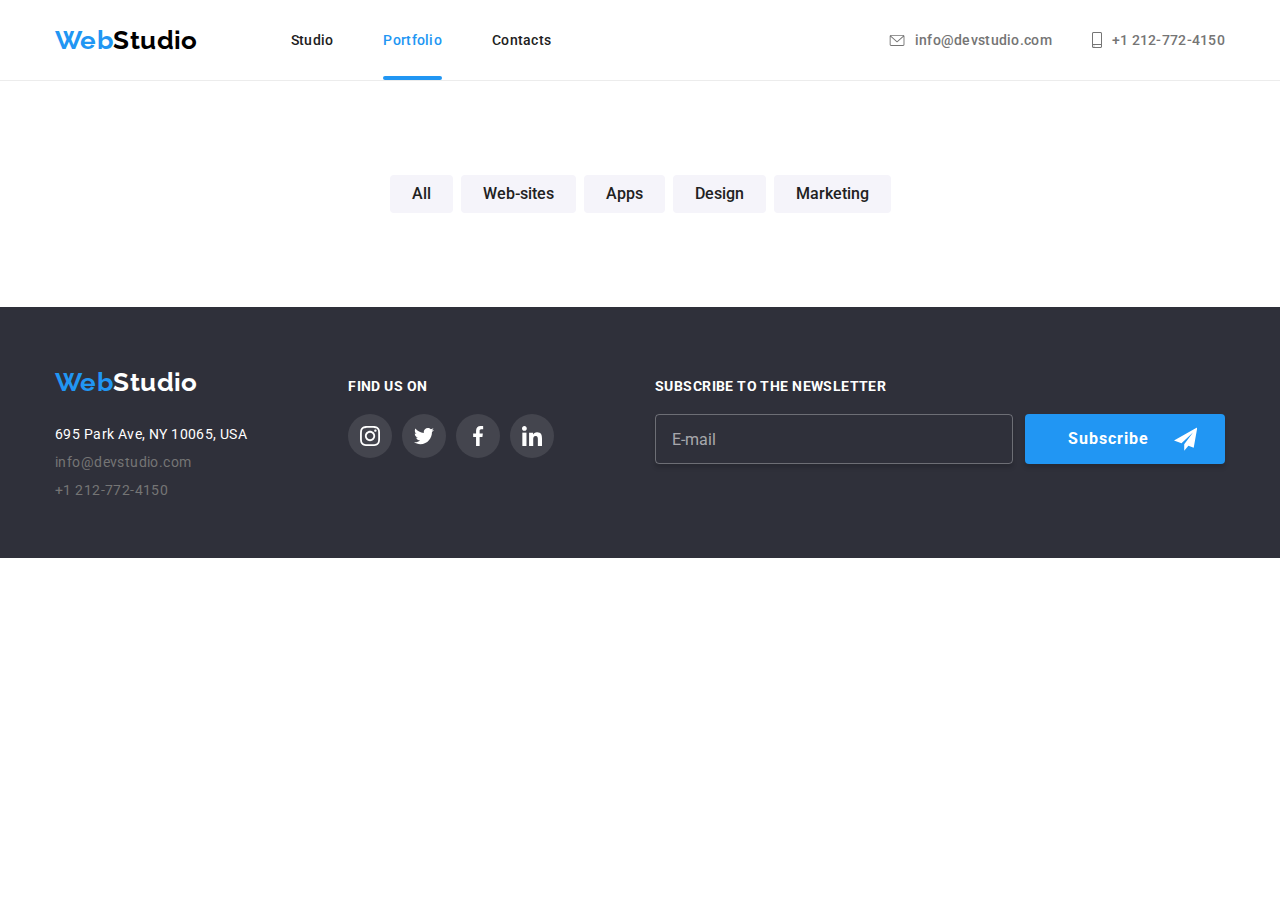
==== portfolio.html @ fa7f1596 "portfolio buttons mob style" ====
<!DOCTYPE html>
<html lang="en">
	<head>
		<meta charset="UTF-8" />
		<meta http-equiv="X-UA-Compatible" content="IE=edge" />
		<meta name="viewport" content="width=device-width, initial-scale=1.0" />
		<link rel="preconnect" href="https://fonts.googleapis.com" />
		<link rel="preconnect" href="https://fonts.gstatic.com" crossorigin />
		<link
			href="https://fonts.googleapis.com/css2?family=Raleway:wght@700&family=Roboto:wght@400;500;700;900&display=swap"
			rel="stylesheet"
		/>
		<link rel="stylesheet" href="./css/portfolio.css" />
		<title>Document</title>
	</head>
	<body>
		<header class="header">
			<div class="container">
				<a class="logo logo--top" href="/index.html">
					<span class="logo--accent">Web</span>Studio</a
				>
				<nav class="nav mobmenu-hidden">
					<ul class="nav__list">
						<li class="nav__item">
							<a class="nav__link" href="/index.html">Studio</a>
						</li>
						<li class="nav__item">
							<a class="nav__link nav__link--current" href="/portfolio.html">Portfolio</a>
						</li>
						<li class="nav__item">
							<a class="nav__link" href="#contacts">Contacts</a>
						</li>
					</ul>
				</nav>

				<div class="header-address mobmenu-hidden">
					<a class="header-address__link" href="mailto:info@devstudio.com">
						<svg class="header-address__icon" width="16" height="12">
							<use href="./images/sprite.svg#icon-envelope"></use>
						</svg>
						info@devstudio.com</a
					>
					<a class="header-address__link" href="tel:+12127724150"
						><svg class="header-address__icon" width="10" height="16">
							<use href="./images/sprite.svg#icon-smartphone"></use>
						</svg>
						+1 212-772-4150</a
					>
				</div>
				<button class="mobmenu__button" type="button">
					<svg class="mobmenu__button-icon" width="40" height="40">
						<use
							class="mobmenu__button-icon--close"
							href="./images/sprite.svg#icon-mobmenu-close"
						></use>
						<use
							class="mobmenu__button-icon--open"
							href="./images/sprite.svg#icon-mobmenu-open"
						></use>
					</svg>
				</button>
			</div>
		</header>

		<main>
			<section class="portfolio">
				<div class="container">
					<h1 class="visually-hidden">Portfolio</h1>
					<ul class="buttons">
						<li class="buttons__item">
							<button class="buttons__snap" type="button">All</button>
						</li>
						<li class="buttons__item">
							<button class="buttons__snap" type="button">Web-sites</button>
						</li>
						<li class="buttons__item">
							<button class="buttons__snap" type="button">Apps</button>
						</li>
						<li class="buttons__item">
							<button class="buttons__snap" type="button">Design</button>
						</li>
						<li class="buttons__item">
							<button class="buttons__snap" type="button">Marketing</button>
						</li>
					</ul>

					<!-- <ul class="projects">
						<li class="projects__item">
							<a class="projects__link" href="/">
								<div class="projects__wrapper overflow-hidden">
									<img
										class="projects__img"
										src="/images/portfolio/desktop/web-site/technoduck.jpg"
										alt="Technoduck"
										width="370"
									/>
									<div class="projects__overlay projects__overlay--web">
										<p class="projects__details">
											Technoduck is a state-of-the-art coronavirus distribution platform. Companies
											use this platform for digital espionage and attacks on competitors' secure
											servers.
										</p>
									</div>
								</div>
								<div class="projects__desc-wrap">
									<h3 class="projects__name">Technoduck</h3>
									<p class="projects__desc">Web-site</p>
								</div>
							</a>
						</li>

						<li class="projects__item">
							<a class="projects__link" href="/">
								<div class="projects__wrapper">
									<img
										class="projects__img"
										src="/images/portfolio/desktop/design/poster-new-orlean-vs-golden-star.jpg"
										alt="Poster New Orlean vs Golden Star"
										width="370"
									/>
									<div class="projects__overlay projects__overlay--design">
										<p class="projects__details">
											Lorem ipsum dolor sit amet consectetur adipisicing elit. Neque ea voluptate,
											similique, dolore, tempora assumenda delectus magni deserunt quia distinctio
											eum hic? Consectetur accusamus voluptates velit ad rerum et dignissimos autem
										</p>
									</div>
								</div>
								<div class="projects__desc-wrap">
									<h3 class="projects__name">Poster New Orlean vs Golden Star</h3>
									<p class="projects__desc">Design</p>
								</div>
							</a>
						</li>

						<li class="projects__item">
							<a class="projects__link" href="/">
								<div class="projects__wrapper">
									<img
										class="projects__img"
										src="/images/portfolio/desktop/apps/seafood-restaurant.jpg"
										alt="Seafood Restaurant "
										width="370"
									/>
									<div class="projects__overlay projects__overlay--apps">
										<p class="projects__details">
											Lorem ipsum dolor sit amet consectetur adipisicing elit. Neque ea voluptate,
											similique, dolore, tempora assumenda delectus magni deserunt quia distinctio
											eum hic? Consectetur accusamus voluptates velit ad rerum et dignissimos autem
										</p>
									</div>
								</div>
								<div class="projects__desc-wrap">
									<h3 class="projects__name">Seafood Restaurant</h3>
									<p class="projects__desc">Apps</p>
								</div>
							</a>
						</li>

						<li class="projects__item">
							<a class="projects__link" href="/">
								<div class="projects__wrapper">
									<img
										class="projects__img"
										src="/images/portfolio/desktop/marketing/project-prime.jpg"
										alt="Project Prime"
										width="370"
									/>
									<div class="projects__overlay projects__overlay--marketing">
										<p class="projects__details">
											Lorem ipsum dolor sit amet consectetur adipisicing elit. Neque ea voluptate,
											similique, dolore, tempora assumenda delectus magni deserunt quia distinctio
											eum hic? Consectetur accusamus voluptates velit ad rerum et dignissimos autem
										</p>
									</div>
								</div>
								<div class="projects__desc-wrap">
									<h3 class="projects__name">Project Prime</h3>
									<p class="projects__desc">Marketing</p>
								</div>
							</a>
						</li>

						<li class="projects__item">
							<a class="projects__link" href="/">
								<div class="projects__wrapper">
									<img
										class="projects__img"
										src="/images/portfolio/desktop/apps/project-boxes.jpg"
										alt="Project Boxes"
										width="370"
									/>
									<div class="projects__overlay projects__overlay--apps">
										<p class="projects__details">
											Lorem ipsum dolor sit amet consectetur adipisicing elit. Neque ea voluptate,
											similique, dolore, tempora assumenda delectus magni deserunt quia distinctio
											eum hic? Consectetur accusamus voluptates velit ad rerum et dignissimos autem
										</p>
									</div>
								</div>
								<div class="projects__desc-wrap">
									<h3 class="projects__name">Project Boxes</h3>
									<p class="projects__desc">Apps</p>
								</div>
							</a>
						</li>

						<li class="projects__item">
							<a class="projects__link" href="/">
								<div class="projects__wrapper overflow-hidden">
									<img
										class="projects__img"
										src="/images/portfolio/desktop/web-site/inspiration-has-no-borders.jpg"
										alt="Inspiration has no Borders"
										width="370"
									/>
									<div class="projects__overlay projects__overlay--web">
										<p class="projects__details">
											Lorem ipsum dolor sit amet consectetur adipisicing elit. Neque ea voluptate,
											similique, dolore, tempora assumenda delectus magni deserunt quia distinctio
											eum hic? Consectetur accusamus voluptates velit ad rerum et dignissimos autem
										</p>
									</div>
								</div>
								<div class="projects__desc-wrap">
									<h3 class="projects__name">Inspiration has no Borders</h3>
									<p class="projects__desc">Web-site</p>
								</div>
							</a>
						</li>

						<li class="projects__item">
							<a class="projects__link" href="/">
								<div class="projects__wrapper">
									<img
										class="projects__img"
										src="/images/portfolio/desktop/design/limited-edition.jpg"
										alt="Limited Edition"
										width="370"
									/>
									<div class="projects__overlay projects__overlay--design">
										<p class="projects__details">
											Lorem ipsum dolor sit amet consectetur adipisicing elit. Neque ea voluptate,
											similique, dolore, tempora assumenda delectus magni deserunt quia distinctio
											eum hic? Consectetur accusamus voluptates velit ad rerum et dignissimos autem
										</p>
									</div>
								</div>
								<div class="projects__desc-wrap">
									<h3 class="projects__name">Limited Edition</h3>
									<p class="projects__desc">Design</p>
								</div>
							</a>
						</li>

						<li class="projects__item">
							<a class="projects__link" href="/">
								<div class="projects__wrapper">
									<img
										class="projects__img"
										src="/images/portfolio/desktop/marketing/project-lab.jpg"
										alt="Project LAB"
										width="370"
									/>
									<div class="projects__overlay projects__overlay--marketing">
										<p class="projects__details">
											Lorem ipsum dolor sit amet consectetur adipisicing elit. Neque ea voluptate,
											similique, dolore, tempora assumenda delectus magni deserunt quia distinctio
											eum hic? Consectetur accusamus voluptates velit ad rerum et dignissimos autem
										</p>
									</div>
								</div>
								<div class="projects__desc-wrap">
									<h3 class="projects__name">Project LAB</h3>
									<p class="projects__desc">Marketing</p>
								</div>
							</a>
						</li>

						<li class="projects__item">
							<a class="projects__link" href="/">
								<div class="projects__wrapper">
									<img
										class="projects__img"
										src="/images/portfolio/desktop/apps/growing-business.jpg"
										alt="Growing Business"
										width="370"
									/>
									<div class="projects__overlay projects__overlay--apps">
										<p class="projects__details">
											Lorem ipsum dolor sit amet consectetur adipisicing elit. Neque ea voluptate,
											similique, dolore, tempora assumenda delectus magni deserunt quia distinctio
											eum hic? Consectetur accusamus voluptates velit ad rerum et dignissimos autem
										</p>
									</div>
								</div>
								<div class="projects__desc-wrap">
									<h3 class="projects__name">Growing Business</h3>
									<p class="projects__desc">Apps</p>
								</div>
							</a>
						</li>
					</ul> -->
				</div>
			</section>
		</main>

		<footer class="footer" id="contacts">
			<div class="container">
				<div class="footer-address">
					<a class="logo logo--bottom" href="/index.html">
						<span class="logo--accent">Web</span>Studio
					</a>

					<address class="footer-address__contacts">
						<p class="footer-address__route">695 Park Ave, NY 10065, USA</p>
						<a class="footer-address__link" href="mailto:info@devstudio.com">
							info@devstudio.com
						</a>
						<a class="footer-address__link" href="tel:+12127724150">+1 212-772-4150</a>
					</address>
				</div>

				<div class="footer-social">
					<h3 class="footer-social__title">Find us on</h3>
					<ul class="social">
						<li class="social__item">
							<a class="social__link social__link--footer" href="https://instagram.com">
								<svg class="social__icon">
									<use href="./images/sprite.svg#icon-instagram"></use>
								</svg>
							</a>
						</li>

						<li class="social__item">
							<a class="social__link social__link--footer" href="https://twitter.com">
								<svg class="social__icon">
									<use href="./images/sprite.svg#icon-twitter"></use>
								</svg>
							</a>
						</li>

						<li class="social__item">
							<a class="social__link social__link--footer" href="https://facebook.com">
								<svg class="social__icon">
									<use href="./images/sprite.svg#icon-facebook"></use>
								</svg>
							</a>
						</li>

						<li class="social__item">
							<a class="social__link social__link--footer" href="https://linkedin.com">
								<svg class="social__icon">
									<use href="./images/sprite.svg#icon-linkedin"></use>
								</svg>
							</a>
						</li>
					</ul>
				</div>

				<div class="footer-subscribe">
					<h3 class="footer-subscribe__title">Subscribe to the newsletter</h3>
					<form class="subscribe-form">
						<input
							class="subscribe-form__email"
							type="email"
							name="subscribe-email"
							placeholder="E-mail"
							required
						/>
						<button class="subscribe-form__btn" type="submit">
							Subscribe
							<svg class="subscribe-form__icon" width="24" height="24">
								<use href="./images/sprite.svg#icon-send"></use>
							</svg>
						</button>
					</form>
				</div>
			</div>
		</footer>

		<script src="./js/footer-form.js"></script>
	</body>
</html>
---- css/portfolio.css ----
/*! modern-normalize v2.0.0 | MIT License | https://github.com/sindresorhus/modern-normalize */
/*
Document
========
*/
/**
Use a better box model (opinionated).
*/
*,
::before,
::after {
  -webkit-box-sizing: border-box;
          box-sizing: border-box;
}

html {
  /* Improve consistency of default fonts in all browsers. (https://github.com/sindresorhus/modern-normalize/issues/3) */
  font-family: system-ui, "Segoe UI", Roboto, Helvetica, Arial, sans-serif, "Apple Color Emoji", "Segoe UI Emoji";
  line-height: 1.15; /* 1. Correct the line height in all browsers. */
  -webkit-text-size-adjust: 100%; /* 2. Prevent adjustments of font size after orientation changes in iOS. */
  -moz-tab-size: 4; /* 3. Use a more readable tab size (opinionated). */
  -o-tab-size: 4;
     tab-size: 4; /* 3 */
}

/*
Sections
========
*/
body {
  margin: 0; /* Remove the margin in all browsers. */
}

/*
Grouping content
================
*/
/**
1. Add the correct height in Firefox.
2. Correct the inheritance of border color in Firefox. (https://bugzilla.mozilla.org/show_bug.cgi?id=190655)
*/
hr {
  height: 0; /* 1 */
  color: inherit; /* 2 */
}

/*
Text-level semantics
====================
*/
/**
Add the correct text decoration in Chrome, Edge, and Safari.
*/
abbr[title] {
  -webkit-text-decoration: underline dotted;
          text-decoration: underline dotted;
}

/**
Add the correct font weight in Edge and Safari.
*/
b,
strong {
  font-weight: bolder;
}

/**
1. Improve consistency of default fonts in all browsers. (https://github.com/sindresorhus/modern-normalize/issues/3)
2. Correct the odd 'em' font sizing in all browsers.
*/
code,
kbd,
samp,
pre {
  font-family: ui-monospace, SFMono-Regular, Consolas, "Liberation Mono", Menlo, monospace; /* 1 */
  font-size: 1em; /* 2 */
}

/**
Add the correct font size in all browsers.
*/
small {
  font-size: 80%;
}

/**
Prevent 'sub' and 'sup' elements from affecting the line height in all browsers.
*/
sub,
sup {
  font-size: 75%;
  line-height: 0;
  position: relative;
  vertical-align: baseline;
}

sub {
  bottom: -0.25em;
}

sup {
  top: -0.5em;
}

/*
Tabular data
============
*/
/**
1. Remove text indentation from table contents in Chrome and Safari. (https://bugs.chromium.org/p/chromium/issues/detail?id=999088, https://bugs.webkit.org/show_bug.cgi?id=201297)
2. Correct table border color inheritance in Chrome and Safari. (https://bugs.chromium.org/p/chromium/issues/detail?id=935729, https://bugs.webkit.org/show_bug.cgi?id=195016)
*/
table {
  text-indent: 0; /* 1 */
  border-color: inherit; /* 2 */
}

/*
Forms
=====
*/
/**
1. Change the font styles in all browsers.
2. Remove the margin in Firefox and Safari.
*/
button,
input,
optgroup,
select,
textarea {
  font-family: inherit; /* 1 */
  font-size: 100%; /* 1 */
  line-height: 1.15; /* 1 */
  margin: 0; /* 2 */
}

/**
Remove the inheritance of text transform in Edge and Firefox.
*/
button,
select {
  text-transform: none;
}

/**
Correct the inability to style clickable types in iOS and Safari.
*/
button,
[type=button],
[type=reset],
[type=submit] {
  -webkit-appearance: button;
}

/**
Remove the inner border and padding in Firefox.
*/
::-moz-focus-inner {
  border-style: none;
  padding: 0;
}

/**
Restore the focus styles unset by the previous rule.
*/
:-moz-focusring {
  outline: 1px dotted ButtonText;
}

/**
Remove the additional ':invalid' styles in Firefox.
See: https://github.com/mozilla/gecko-dev/blob/2f9eacd9d3d995c937b4251a5557d95d494c9be1/layout/style/res/forms.css#L728-L737
*/
:-moz-ui-invalid {
  box-shadow: none;
}

/**
Remove the padding so developers are not caught out when they zero out 'fieldset' elements in all browsers.
*/
legend {
  padding: 0;
}

/**
Add the correct vertical alignment in Chrome and Firefox.
*/
progress {
  vertical-align: baseline;
}

/**
Correct the cursor style of increment and decrement buttons in Safari.
*/
::-webkit-inner-spin-button,
::-webkit-outer-spin-button {
  height: auto;
}

/**
1. Correct the odd appearance in Chrome and Safari.
2. Correct the outline style in Safari.
*/
[type=search] {
  -webkit-appearance: textfield; /* 1 */
  outline-offset: -2px; /* 2 */
}

/**
Remove the inner padding in Chrome and Safari on macOS.
*/
::-webkit-search-decoration {
  -webkit-appearance: none;
}

/**
1. Correct the inability to style clickable types in iOS and Safari.
2. Change font properties to 'inherit' in Safari.
*/
::-webkit-file-upload-button {
  -webkit-appearance: button; /* 1 */
  font: inherit; /* 2 */
}

/*
Interactive
===========
*/
/*
Add the correct display in Chrome and Safari.
*/
summary {
  display: list-item;
}

:root {
  --main-text: "Roboto", sans-serif;
  --logo-text: "Raleway", sans-serif;
  --main-color: #212121;
  --secondary-color: #757575;
  --design-white-color: #ffffff;
  --design-black-color: #000000;
  --icon-color: #afb1b8;
  --accent-color: #2196f3;
  --acc-color-hover: #188ce8;
  --projects-item-color: #eeeeee;
  --bg-color: #2f303a;
  --bg-color-minor: #f5f4fa;
  --timing-fn: cubic-bezier(0.4, 0, 0.2, 1);
}

.visually-hidden {
  position: absolute;
  width: 1px;
  height: 1px;
  margin: -1px;
  border: 0;
  padding: 0;
  white-space: nowrap;
  -webkit-clip-path: inset(100%);
          clip-path: inset(100%);
  clip: rect(0 0 0 0);
  overflow: hidden;
}

body {
  font-family: var(--main-text);
  font-size: 14px;
  line-height: 1.143;
  font-weight: 400;
  letter-spacing: 0.03em;
  color: var(--main-color);
}
body.dark-theme {
  --main-color: #ffffff;
  --secondary-color: hsl(0, 2%, 68%);
  --bg-color-minor: #aaaaaa78;
  background-color: #383839;
}

h1,
h2,
h3,
h4,
p {
  margin: 0;
  padding: 0;
}

a {
  text-decoration: none;
  color: inherit;
}

ul {
  list-style: none;
  margin: 0;
  padding: 0;
}

img {
  display: block;
}

.container {
  min-width: 320px;
  padding: 0 15px;
  margin: 0 auto;
}
@media screen and (max-width: 319px) {
  .container {
    background-color: aqua;
  }
}
@media screen and (max-width: 767px) {
  .container {
    max-width: 480px;
  }
}
@media screen and (min-width: 768px) {
  .container {
    width: 768px;
  }
}
@media screen and (min-width: 1200px) {
  .container {
    width: 1200px;
  }
}

.section-title {
  margin-bottom: 30px;
  text-align: center;
  font-size: 28px;
  line-height: 1.179;
  font-weight: 700;
}
@media screen and (min-width: 1200px) {
  .section-title {
    margin-bottom: 50px;
    font-size: 36px;
    line-height: 1.167;
  }
}

.subscribe-form__btn {
  display: block;
  margin: 0;
  padding: 0;
  width: 200px;
  height: 50px;
  border-radius: 4px;
  border: none;
  color: var(--design-white-color);
  background-color: var(--accent-color);
  -webkit-box-shadow: 0 4px 4px 0 rgba(0, 0, 0, 0.15);
          box-shadow: 0 4px 4px 0 rgba(0, 0, 0, 0.15);
  cursor: pointer;
  font-size: 16px;
  line-height: 1.875;
  font-weight: 700;
  letter-spacing: 0.06em;
  -webkit-transition: background-color 250ms var(--timing-fn);
  transition: background-color 250ms var(--timing-fn);
}
.subscribe-form__btn:hover, .subscribe-form__btn:focus {
  background-color: var(--acc-color-hover);
}

.logo {
  font-family: var(--logo-text);
  font-size: 24px;
  line-height: 1.167;
  font-weight: 700;
}
@media screen and (min-width: 1200px) {
  .logo {
    font-size: 26px;
    line-height: 1.192;
  }
}

.logo--top {
  padding: 16px 0;
  color: var(--design-black-color);
}
@media screen and (min-width: 768px) {
  .logo--top {
    padding: 24px 0;
  }
}

.logo--bottom {
  color: var(--design-white-color);
}

.logo--accent {
  color: var(--accent-color);
}

.social {
  display: -webkit-box;
  display: -ms-flexbox;
  display: flex;
  -webkit-box-pack: justify;
      -ms-flex-pack: justify;
          justify-content: space-between;
  width: 206px;
  margin: 0 auto;
}

.social__item {
  width: 44px;
  height: 44px;
}

.social__link {
  display: -webkit-box;
  display: -ms-flexbox;
  display: flex;
  -webkit-box-align: center;
      -ms-flex-align: center;
          align-items: center;
  -webkit-box-pack: center;
      -ms-flex-pack: center;
          justify-content: center;
  width: 100%;
  height: 100%;
  border-radius: 50%;
  color: var(--icon-color);
  background-color: transparent;
  -webkit-transition: color 250ms var(--timing-fn), background-color 250ms var(--timing-fn);
  transition: color 250ms var(--timing-fn), background-color 250ms var(--timing-fn);
}
.social__link:hover, .social__link:focus {
  color: var(--design-white-color);
  background-color: var(--accent-color);
}
.social__link--footer {
  color: var(--design-white-color);
  background-color: rgba(255, 255, 255, 0.1);
}

.social__icon {
  width: 20px;
  height: 20px;
  fill: currentColor;
}

.header .container {
  display: -webkit-box;
  display: -ms-flexbox;
  display: flex;
  -webkit-box-align: center;
      -ms-flex-align: center;
          align-items: center;
}

.nav {
  margin-left: 93px;
}
@media screen and (max-width: 767px) {
  .nav {
    display: none;
  }
}

.nav__list {
  display: -webkit-box;
  display: -ms-flexbox;
  display: flex;
}

.nav__item {
  position: relative;
}
.nav__item:not(:last-child) {
  margin-right: 50px;
}

.nav__link {
  display: block;
  padding: 32px 0;
  font-weight: 500;
  letter-spacing: 0.02em;
  -webkit-transition: color 250ms var(--timing-fn);
  transition: color 250ms var(--timing-fn);
}
.nav__link:hover, .nav__link:focus {
  color: var(--accent-color);
}
.nav__link--current {
  color: var(--accent-color);
}
.nav__link::after {
  content: "";
  position: absolute;
  bottom: 0;
  left: 0;
  display: block;
  width: 100%;
  height: 4px;
  border-radius: 2px;
  background-color: var(--accent-color);
  -webkit-transform: scaleX(0);
          transform: scaleX(0);
  -webkit-transform-origin: left;
          transform-origin: left;
  -webkit-transition: -webkit-transform 250ms var(--timing-fn);
  transition: -webkit-transform 250ms var(--timing-fn);
  transition: transform 250ms var(--timing-fn);
  transition: transform 250ms var(--timing-fn), -webkit-transform 250ms var(--timing-fn);
}
.nav__link:hover.nav__link::after {
  -webkit-transform: scale(1);
          transform: scale(1);
}
.nav__link--current::after {
  -webkit-transform: scale(1);
          transform: scale(1);
}

.header-address {
  margin-left: auto;
}
@media screen and (max-width: 767px) {
  .header-address {
    display: none;
  }
}
@media screen and (min-width: 1200px) {
  .header-address {
    display: -webkit-box;
    display: -ms-flexbox;
    display: flex;
  }
}

.header-address__link {
  display: -webkit-box;
  display: -ms-flexbox;
  display: flex;
  -webkit-box-align: center;
      -ms-flex-align: center;
          align-items: center;
  font-weight: 500;
  letter-spacing: 0.02em;
  color: var(--secondary-color);
  -webkit-transition: color 250ms var(--timing-fn);
  transition: color 250ms var(--timing-fn);
}
.header-address__link:hover, .header-address__link:focus {
  color: var(--accent-color);
}
@media screen and (max-width: 1199px) {
  .header-address__link:nth-child(1) {
    margin-bottom: 10px;
    padding-top: 19px;
  }
  .header-address__link:nth-child(2) {
    padding-bottom: 19px;
  }
}
@media screen and (min-width: 1200px) {
  .header-address__link {
    padding: 32px 0;
  }
  .header-address__link:not(:last-child) {
    margin-right: 40px;
  }
}

.header-address__icon {
  margin-right: 10px;
  fill: currentColor;
}
.header-address__link:hover .header-address__icon, .header-address__link:focus .header-address__icon {
  fill: currentColor;
}

.portfolio {
  padding: 60px 0;
  border-top: 1px solid #ececec;
}
@media screen and (min-width: 1200px) {
  .portfolio {
    padding: 94px 0;
  }
}

.projects {
  display: -webkit-box;
  display: -ms-flexbox;
  display: flex;
  -ms-flex-wrap: wrap;
      flex-wrap: wrap;
  gap: 30px;
}

.projects__item {
  -ms-flex-preferred-size: calc((100% - 60px) / 3);
      flex-basis: calc((100% - 60px) / 3);
}

.projects__link {
  display: block;
  -webkit-transition: -webkit-box-shadow 250ms var(--timing-fn);
  transition: -webkit-box-shadow 250ms var(--timing-fn);
  transition: box-shadow 250ms var(--timing-fn);
  transition: box-shadow 250ms var(--timing-fn), -webkit-box-shadow 250ms var(--timing-fn);
}
.projects__link:hover, .projects__link:focus {
  -webkit-box-shadow: 0 1px 1px 0 rgba(0, 0, 0, 0.12), 0 4px 4px 0 rgba(0, 0, 0, 0.06), 1px 4px 6px 0 rgba(0, 0, 0, 0.16);
          box-shadow: 0 1px 1px 0 rgba(0, 0, 0, 0.12), 0 4px 4px 0 rgba(0, 0, 0, 0.06), 1px 4px 6px 0 rgba(0, 0, 0, 0.16);
}

.projects__wrapper {
  position: relative;
}
.projects__wrapper.overflow-hidden {
  overflow: hidden;
}

.projects__overlay {
  position: absolute;
  top: 0;
  left: 0;
  width: 370px;
  height: 294px;
  padding: 24px;
  background-color: rgba(33, 150, 243, 0.9);
}
.projects__overlay--web {
  -webkit-transform: translateY(100%);
          transform: translateY(100%);
  -webkit-transition: -webkit-transform 250ms var(--timing-fn);
  transition: -webkit-transform 250ms var(--timing-fn);
  transition: transform 250ms var(--timing-fn);
  transition: transform 250ms var(--timing-fn), -webkit-transform 250ms var(--timing-fn);
}
.projects__link:hover .projects__overlay--web, .projects__link:focus .projects__overlay--web {
  -webkit-transform: translateY(0%);
          transform: translateY(0%);
}
.projects__overlay--design {
  -webkit-transform: rotateZ(0deg) scale(0);
          transform: rotateZ(0deg) scale(0);
  -webkit-transition: -webkit-transform 500ms var(--timing-fn);
  transition: -webkit-transform 500ms var(--timing-fn);
  transition: transform 500ms var(--timing-fn);
  transition: transform 500ms var(--timing-fn), -webkit-transform 500ms var(--timing-fn);
}
.projects__link:hover .projects__overlay--design, .projects__link:focus .projects__overlay--design {
  -webkit-transform: rotateZ(360deg) scale(1);
          transform: rotateZ(360deg) scale(1);
}
.projects__overlay--apps {
  -webkit-transform: perspective(350px) rotateY(180deg);
          transform: perspective(350px) rotateY(180deg);
  opacity: 0;
  -webkit-transition: opacity 500ms var(--timing-fn), -webkit-transform 500ms var(--timing-fn);
  transition: opacity 500ms var(--timing-fn), -webkit-transform 500ms var(--timing-fn);
  transition: transform 500ms var(--timing-fn), opacity 500ms var(--timing-fn);
  transition: transform 500ms var(--timing-fn), opacity 500ms var(--timing-fn), -webkit-transform 500ms var(--timing-fn);
}
.projects__link:hover .projects__overlay--apps, .projects__link:focus .projects__overlay--apps {
  -webkit-transform: rotateY(360deg);
          transform: rotateY(360deg);
  opacity: 1;
}
.projects__overlay--marketing {
  -webkit-transform: scale(0);
          transform: scale(0);
  -webkit-transition: -webkit-transform 500ms var(--timing-fn);
  transition: -webkit-transform 500ms var(--timing-fn);
  transition: transform 500ms var(--timing-fn);
  transition: transform 500ms var(--timing-fn), -webkit-transform 500ms var(--timing-fn);
}
.projects__link:hover .projects__overlay--marketing, .projects__link:focus .projects__overlay--marketing {
  -webkit-transform: scale(1);
          transform: scale(1);
}

.projects__details {
  font-size: 18px;
  line-height: 1.556;
  color: var(--design-white-color);
}

.projects__desc-wrap {
  padding: 20px 24px;
  border-right: 1px solid var(--projects-item-color);
  border-bottom: 1px solid var(--projects-item-color);
  border-left: 1px solid var(--projects-item-color);
}

.projects__name {
  margin-bottom: 4px;
  font-size: 18px;
  font-weight: 700;
  line-height: 2;
  letter-spacing: 0.06em;
}

.projects__desc {
  font-size: 16px;
  line-height: 1.875;
  color: var(--secondary-color);
}

.buttons {
  display: -webkit-box;
  display: -ms-flexbox;
  display: flex;
  -ms-flex-wrap: wrap;
      flex-wrap: wrap;
  -webkit-column-gap: 8px;
     -moz-column-gap: 8px;
          column-gap: 8px;
  row-gap: 15px;
}
@media screen and (max-width: 767px) {
  .buttons {
    width: 274px;
  }
}
@media screen and (min-width: 768px) {
  .buttons {
    -webkit-box-pack: center;
        -ms-flex-pack: center;
            justify-content: center;
  }
}

.buttons__snap {
  display: block;
  padding: 6px 22px;
  border-radius: 4px;
  border: none;
  cursor: pointer;
  color: var(--main-color);
  font-family: inherit;
  font-size: 16px;
  line-height: 1.625;
  font-weight: 500;
  background-color: var(--bg-color-minor);
  -webkit-transition: color 250ms var(--timing-fn), background-color 250ms var(--timing-fn), -webkit-box-shadow 250ms var(--timing-fn);
  transition: color 250ms var(--timing-fn), background-color 250ms var(--timing-fn), -webkit-box-shadow 250ms var(--timing-fn);
  transition: color 250ms var(--timing-fn), background-color 250ms var(--timing-fn), box-shadow 250ms var(--timing-fn);
  transition: color 250ms var(--timing-fn), background-color 250ms var(--timing-fn), box-shadow 250ms var(--timing-fn), -webkit-box-shadow 250ms var(--timing-fn);
}
.buttons__snap:hover, .buttons__snap:focus {
  color: var(--design-white-color);
  background-color: var(--accent-color);
  -webkit-box-shadow: 0 4px 1px 0px rgba(0, 0, 0, 0.1), 0 1px 2px 0px rgba(0, 0, 0, 0.08), 0 2px 2px 0px rgba(0, 0, 0, 0.12);
          box-shadow: 0 4px 1px 0px rgba(0, 0, 0, 0.1), 0 1px 2px 0px rgba(0, 0, 0, 0.08), 0 2px 2px 0px rgba(0, 0, 0, 0.12);
}

.footer {
  padding: 60px 0;
  background-color: var(--bg-color);
}
@media screen and (max-width: 1199px) {
  .footer {
    text-align: center;
  }
}
@media screen and (min-width: 768px) {
  .footer .container {
    display: -webkit-box;
    display: -ms-flexbox;
    display: flex;
    -ms-flex-wrap: wrap;
        flex-wrap: wrap;
    -webkit-box-align: baseline;
        -ms-flex-align: baseline;
            align-items: baseline;
  }
}
@media screen and (min-width: 1200px) {
  .footer .container {
    -webkit-box-pack: justify;
        -ms-flex-pack: justify;
            justify-content: space-between;
  }
}

.footer-address__contacts {
  margin-top: 28px;
  font-style: normal;
}

.footer-address__route {
  color: var(--design-white-color);
}

.footer-address__link {
  display: block;
  margin-top: 12px;
  line-height: 1.143;
  color: var(--secondary-color);
  -webkit-transition: color 250ms var(--timing-fn);
  transition: color 250ms var(--timing-fn);
}
.footer-address__link:hover, .footer-address__link:focus {
  color: var(--accent-color);
}

@media screen and (max-width: 767px) {
  .footer-address,
  .footer-social {
    margin-bottom: 60px;
  }
}
@media screen and (min-width: 768px) and (max-width: 1199px) {
  .footer-address,
  .footer-social {
    width: 50%;
  }
}

.footer-social__title,
.footer-subscribe__title {
  margin-bottom: 20px;
  font-size: 14px;
  line-height: 1.143;
  text-transform: uppercase;
  color: var(--design-white-color);
}

@media screen and (min-width: 768px) and (max-width: 1199px) {
  .footer-subscribe {
    margin-top: 60px;
    width: 100%;
  }
}

@media screen and (min-width: 1200px) {
  .subscribe-form {
    display: -webkit-box;
    display: -ms-flexbox;
    display: flex;
    -webkit-box-align: center;
        -ms-flex-align: center;
            align-items: center;
  }
}

.subscribe-form__email {
  width: 100%;
  height: 50px;
  padding: 15px 16px;
  border-radius: 4px;
  border: 1px solid rgba(255, 255, 255, 0.3);
  font-size: 16px;
  line-height: 1.25;
  color: var(--design-white-color);
  background-color: transparent;
  -webkit-box-shadow: 0 4px 4px 0 rgba(0, 0, 0, 0.15);
          box-shadow: 0 4px 4px 0 rgba(0, 0, 0, 0.15);
}
.subscribe-form__email::-webkit-input-placeholder {
  font-size: 16px;
  line-height: 1.25;
  color: rgba(250, 250, 250, 0.6);
}
.subscribe-form__email::-moz-placeholder {
  font-size: 16px;
  line-height: 1.25;
  color: rgba(250, 250, 250, 0.6);
}
.subscribe-form__email:-ms-input-placeholder {
  font-size: 16px;
  line-height: 1.25;
  color: rgba(250, 250, 250, 0.6);
}
.subscribe-form__email::-ms-input-placeholder {
  font-size: 16px;
  line-height: 1.25;
  color: rgba(250, 250, 250, 0.6);
}
.subscribe-form__email::placeholder {
  font-size: 16px;
  line-height: 1.25;
  color: rgba(250, 250, 250, 0.6);
}
@media screen and (min-width: 768px) {
  .subscribe-form__email {
    width: 450px;
  }
}
@media screen and (min-width: 1200px) {
  .subscribe-form__email {
    width: 358px;
    margin-right: 12px;
  }
}

.subscribe-form__btn {
  display: -webkit-box;
  display: -ms-flexbox;
  display: flex;
  -webkit-box-align: center;
      -ms-flex-align: center;
          align-items: center;
  padding-left: 43px;
  padding-right: 28px;
}
@media screen and (max-width: 1199px) {
  .subscribe-form__btn {
    margin: 20px auto 0;
  }
}

.subscribe-form__icon {
  margin-left: 25px;
  fill: currentColor;
}

.mobmenu__button {
  display: inline-block;
  width: 40px;
  height: 40px;
  padding: 0;
  margin-left: auto;
  border: none;
  color: var(--main-color);
  background-color: transparent;
  cursor: pointer;
  -webkit-transition: color 250ms var(--timing-fn);
  transition: color 250ms var(--timing-fn);
}
.mobmenu__button:hover, .mobmenu__button:focus {
  color: var(--accent-color);
}
@media screen and (min-width: 768px) {
  .mobmenu__button {
    display: none;
  }
}

.mobmenu__button-icon {
  fill: currentColor;
}/*# sourceMappingURL=portfolio.css.map */
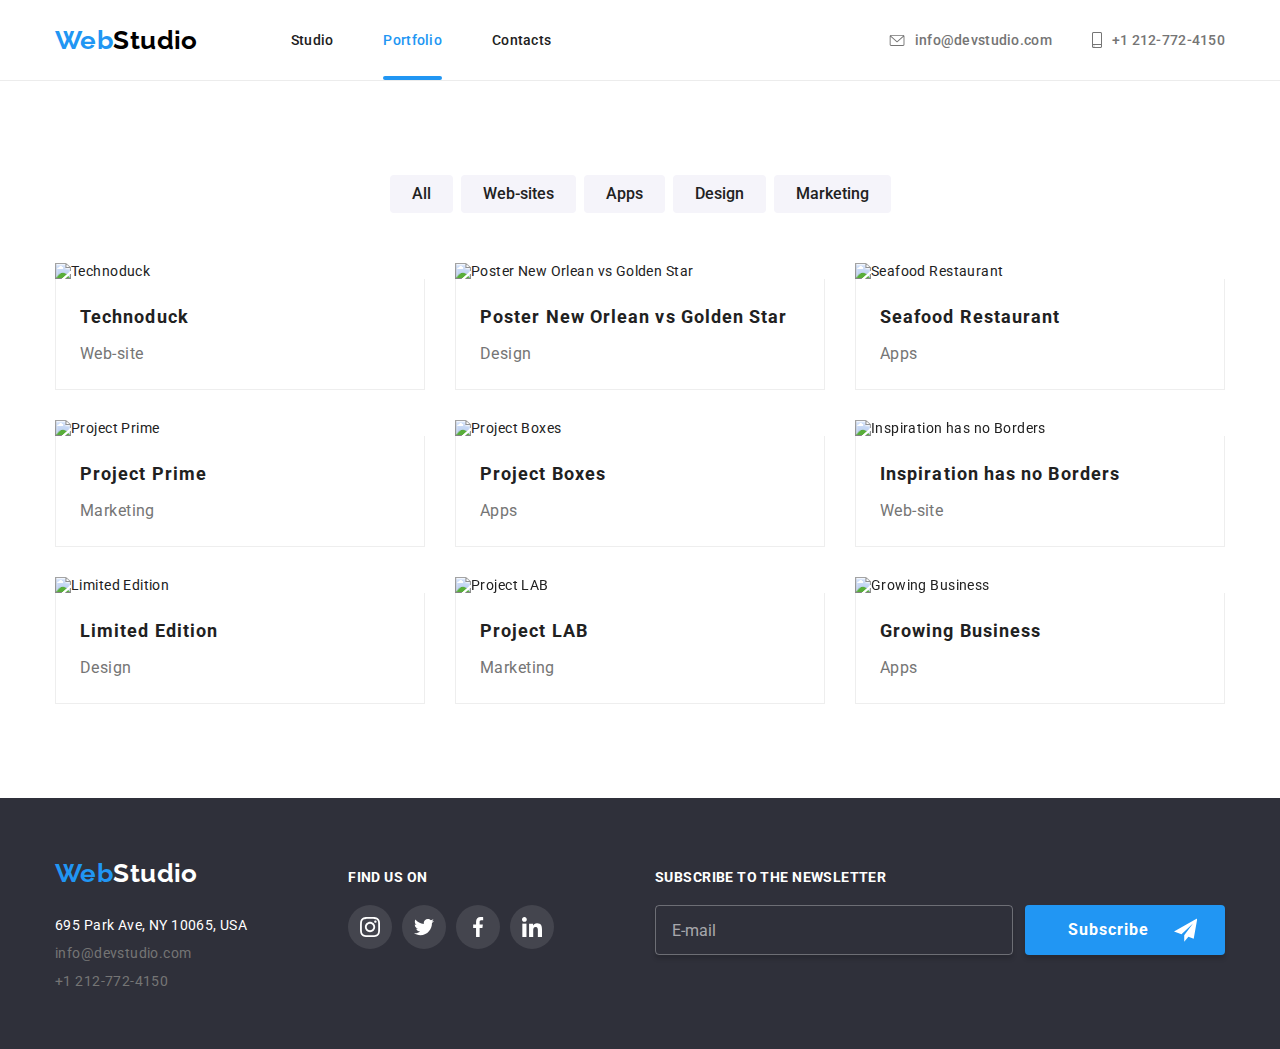
==== commit 1a384732: "modal" ====
--- a/portfolio.html
+++ b/portfolio.html
@@ -84,7 +84,7 @@
 						</li>
 					</ul>
 
-					<!-- <ul class="projects">
+					<ul class="projects">
 						<li class="projects__item">
 							<a class="projects__link" href="/">
 								<div class="projects__wrapper overflow-hidden">
@@ -92,7 +92,6 @@
 										class="projects__img"
 										src="/images/portfolio/desktop/web-site/technoduck.jpg"
 										alt="Technoduck"
-										width="370"
 									/>
 									<div class="projects__overlay projects__overlay--web">
 										<p class="projects__details">
@@ -116,7 +115,6 @@
 										class="projects__img"
 										src="/images/portfolio/desktop/design/poster-new-orlean-vs-golden-star.jpg"
 										alt="Poster New Orlean vs Golden Star"
-										width="370"
 									/>
 									<div class="projects__overlay projects__overlay--design">
 										<p class="projects__details">
@@ -140,7 +138,6 @@
 										class="projects__img"
 										src="/images/portfolio/desktop/apps/seafood-restaurant.jpg"
 										alt="Seafood Restaurant "
-										width="370"
 									/>
 									<div class="projects__overlay projects__overlay--apps">
 										<p class="projects__details">
@@ -164,7 +161,6 @@
 										class="projects__img"
 										src="/images/portfolio/desktop/marketing/project-prime.jpg"
 										alt="Project Prime"
-										width="370"
 									/>
 									<div class="projects__overlay projects__overlay--marketing">
 										<p class="projects__details">
@@ -188,7 +184,6 @@
 										class="projects__img"
 										src="/images/portfolio/desktop/apps/project-boxes.jpg"
 										alt="Project Boxes"
-										width="370"
 									/>
 									<div class="projects__overlay projects__overlay--apps">
 										<p class="projects__details">
@@ -212,7 +207,6 @@
 										class="projects__img"
 										src="/images/portfolio/desktop/web-site/inspiration-has-no-borders.jpg"
 										alt="Inspiration has no Borders"
-										width="370"
 									/>
 									<div class="projects__overlay projects__overlay--web">
 										<p class="projects__details">
@@ -236,7 +230,6 @@
 										class="projects__img"
 										src="/images/portfolio/desktop/design/limited-edition.jpg"
 										alt="Limited Edition"
-										width="370"
 									/>
 									<div class="projects__overlay projects__overlay--design">
 										<p class="projects__details">
@@ -260,7 +253,6 @@
 										class="projects__img"
 										src="/images/portfolio/desktop/marketing/project-lab.jpg"
 										alt="Project LAB"
-										width="370"
 									/>
 									<div class="projects__overlay projects__overlay--marketing">
 										<p class="projects__details">
@@ -284,7 +276,6 @@
 										class="projects__img"
 										src="/images/portfolio/desktop/apps/growing-business.jpg"
 										alt="Growing Business"
-										width="370"
 									/>
 									<div class="projects__overlay projects__overlay--apps">
 										<p class="projects__details">
@@ -300,7 +291,7 @@
 								</div>
 							</a>
 						</li>
-					</ul> -->
+					</ul>
 				</div>
 			</section>
 		</main>
--- a/css/portfolio.css
+++ b/css/portfolio.css
@@ -276,6 +276,9 @@
   --secondary-color: hsl(0, 2%, 68%);
   --bg-color-minor: #aaaaaa78;
   background-color: #383839;
+}
+body.modal-open {
+  overflow: hidden;
 }
 
 h1,
@@ -598,8 +601,19 @@
 }
 
 .projects__item {
-  -ms-flex-preferred-size: calc((100% - 60px) / 3);
-      flex-basis: calc((100% - 60px) / 3);
+  max-width: 450px;
+}
+@media screen and (min-width: 768px) {
+  .projects__item {
+    -ms-flex-preferred-size: calc((100% - 30px) / 2);
+        flex-basis: calc((100% - 30px) / 2);
+  }
+}
+@media screen and (min-width: 1200px) {
+  .projects__item {
+    -ms-flex-preferred-size: calc((100% - 60px) / 3);
+        flex-basis: calc((100% - 60px) / 3);
+  }
 }
 
 .projects__link {
@@ -621,12 +635,16 @@
   overflow: hidden;
 }
 
+.projects__img {
+  width: 100%;
+}
+
 .projects__overlay {
   position: absolute;
   top: 0;
   left: 0;
-  width: 370px;
-  height: 294px;
+  width: 100%;
+  height: 100%;
   padding: 24px;
   background-color: rgba(33, 150, 243, 0.9);
 }
@@ -692,6 +710,11 @@
   border-right: 1px solid var(--projects-item-color);
   border-bottom: 1px solid var(--projects-item-color);
   border-left: 1px solid var(--projects-item-color);
+}
+@media screen and (min-width: 768px) and (max-width: 1199px) {
+  .projects__desc-wrap {
+    height: 146px;
+  }
 }
 
 .projects__name {
@@ -718,10 +741,11 @@
      -moz-column-gap: 8px;
           column-gap: 8px;
   row-gap: 15px;
+  margin-bottom: 40px;
 }
 @media screen and (max-width: 767px) {
   .buttons {
-    width: 274px;
+    width: 276px;
   }
 }
 @media screen and (min-width: 768px) {
@@ -729,6 +753,12 @@
     -webkit-box-pack: center;
         -ms-flex-pack: center;
             justify-content: center;
+    margin-bottom: 30px;
+  }
+}
+@media screen and (min-width: 1200px) {
+  .buttons {
+    margin-bottom: 50px;
   }
 }
 
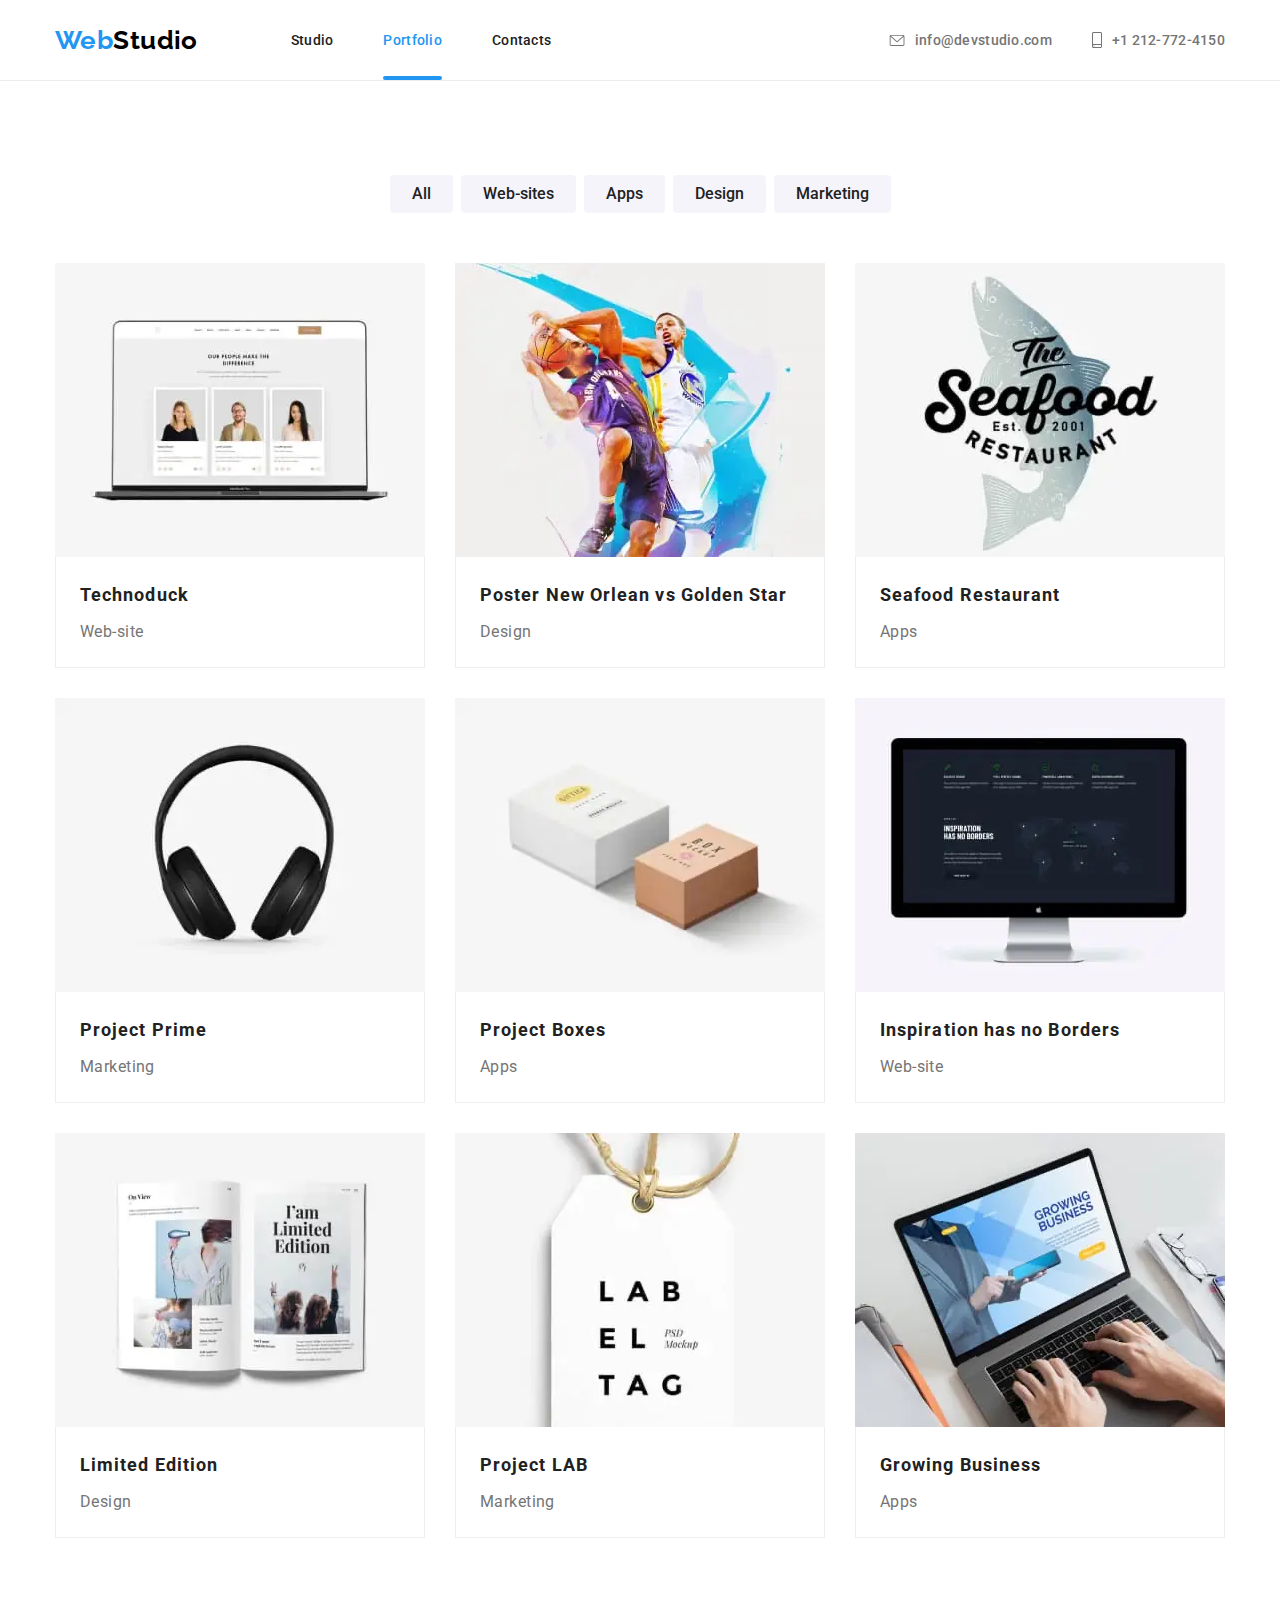
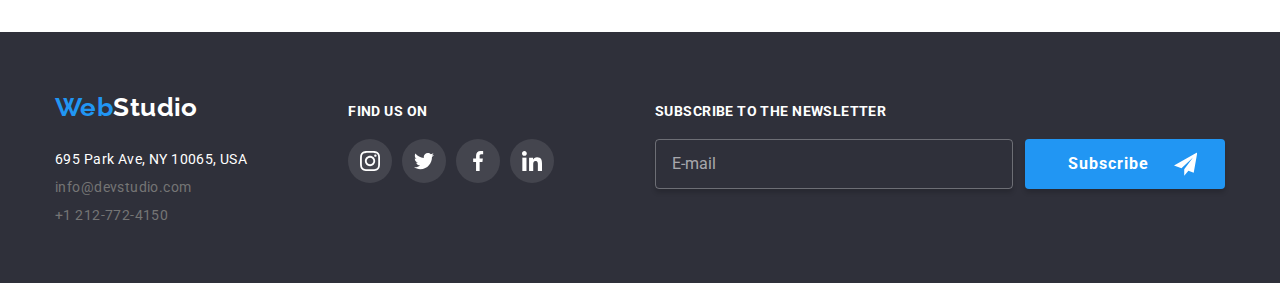
==== commit a92d5237: "responsive img porfolio page" ====
--- a/portfolio.html
+++ b/portfolio.html
@@ -47,16 +47,9 @@
 						+1 212-772-4150</a
 					>
 				</div>
-				<button class="mobmenu__button" type="button">
-					<svg class="mobmenu__button-icon" width="40" height="40">
-						<use
-							class="mobmenu__button-icon--close"
-							href="./images/sprite.svg#icon-mobmenu-close"
-						></use>
-						<use
-							class="mobmenu__button-icon--open"
-							href="./images/sprite.svg#icon-mobmenu-open"
-						></use>
+				<button class="mobmenu__button" type="button" data-menu-open>
+					<svg class="mobmenu__button-icon" width="40" height="40" aria-label="mobile menu button">
+						<use href="./images/sprite.svg#icon-mobmenu-open"></use>
 					</svg>
 				</button>
 			</div>
@@ -88,11 +81,39 @@
 						<li class="projects__item">
 							<a class="projects__link" href="/">
 								<div class="projects__wrapper overflow-hidden">
-									<img
-										class="projects__img"
-										src="/images/portfolio/desktop/web-site/technoduck.jpg"
-										alt="Technoduck"
-									/>
+									<picture>
+										<source
+											srcset="
+												./images/portfolio/desktop/web-site/technoduck/technoduck-d.webp    370w,
+												./images/portfolio/desktop/web-site/technoduck/technoduck-d@2x.webp 740w
+											"
+											sizes="370px"
+											type="image/webp"
+											media="(min-width: 1200px)"
+										/>
+										<source
+											srcset="
+												./images/portfolio/tab/web-site/technoduck/technoduck-t.webp    354w,
+												./images/portfolio/tab/web-site/technoduck/technoduck-t@2x.webp 708w
+											"
+											sizes="354px"
+											type="image/webp"
+											media="(min-width: 768px)"
+										/>
+										<source
+											srcset="
+												./images/portfolio/mob/web-site/technoduck/technoduck-m.webp    450w,
+												./images/portfolio/mob/web-site/technoduck/technoduck-m@2x.webp 900w
+											"
+											sizes="(min-width: 480px) 450px, 100vw"
+											type="image/webp"
+										/>
+										<img
+											class="projects__img"
+											src="./images/portfolio/desktop/web-site/technoduck/technoduck-d@2x.jpg"
+											alt="Technoduck"
+										/>
+									</picture>
 									<div class="projects__overlay projects__overlay--web">
 										<p class="projects__details">
 											Technoduck is a state-of-the-art coronavirus distribution platform. Companies
@@ -111,11 +132,39 @@
 						<li class="projects__item">
 							<a class="projects__link" href="/">
 								<div class="projects__wrapper">
-									<img
-										class="projects__img"
-										src="/images/portfolio/desktop/design/poster-new-orlean-vs-golden-star.jpg"
-										alt="Poster New Orlean vs Golden Star"
-									/>
+									<picture>
+										<source
+											srcset="
+												./images/portfolio/desktop/design/poster-new-orlean-vs-golden-star/poster-new-orlean-vs-golden-star-d.webp    370w,
+												./images/portfolio/desktop/design/poster-new-orlean-vs-golden-star/poster-new-orlean-vs-golden-star-d@2x.webp 740w
+											"
+											sizes="370px"
+											type="image/webp"
+											media="(min-width: 1200px)"
+										/>
+										<source
+											srcset="
+												./images/portfolio/tab/design/poster-new-orlean-vs-golden-star/poster-new-orlean-vs-golden-star-t.webp    354w,
+												./images/portfolio/tab/design/poster-new-orlean-vs-golden-star/poster-new-orlean-vs-golden-star-t@2x.webp 708w
+											"
+											sizes="354px"
+											type="image/webp"
+											media="(min-width: 768px)"
+										/>
+										<source
+											srcset="
+												./images/portfolio/mob/design/poster-new-orlean-vs-golden-star/poster-new-orlean-vs-golden-star-m.webp    450w,
+												./images/portfolio/mob/design/poster-new-orlean-vs-golden-star/poster-new-orlean-vs-golden-star-m@2x.webp 900w
+											"
+											sizes="(min-width: 480px) 450px, 100vw"
+											type="image/webp"
+										/>
+										<img
+											class="projects__img"
+											src="./images/portfolio/desktop/design/poster-new-orlean-vs-golden-star/poster-new-orlean-vs-golden-star-d@2x.jpg"
+											alt="Poster New Orlean vs Golden Star"
+										/>
+									</picture>
 									<div class="projects__overlay projects__overlay--design">
 										<p class="projects__details">
 											Lorem ipsum dolor sit amet consectetur adipisicing elit. Neque ea voluptate,
@@ -134,11 +183,39 @@
 						<li class="projects__item">
 							<a class="projects__link" href="/">
 								<div class="projects__wrapper">
-									<img
-										class="projects__img"
-										src="/images/portfolio/desktop/apps/seafood-restaurant.jpg"
-										alt="Seafood Restaurant "
-									/>
+									<picture>
+										<source
+											srcset="
+												./images/portfolio/desktop/apps/seafood-restaurant/seafood-restaurant-d.webp    370w,
+												./images/portfolio/desktop/apps/seafood-restaurant/seafood-restaurant-d@2x.webp 740w
+											"
+											sizes="370px"
+											type="image/webp"
+											media="(min-width: 1200px)"
+										/>
+										<source
+											srcset="
+												./images/portfolio/tab/apps/seafood-restaurant/seafood-restaurant-t.webp    354w,
+												./images/portfolio/tab/apps/seafood-restaurant/seafood-restaurant-t@2x.webp 708w
+											"
+											sizes="354px"
+											type="image/webp"
+											media="(min-width: 768px)"
+										/>
+										<source
+											srcset="
+												./images/portfolio/mob/apps/seafood-restaurant/seafood-restaurant-m.webp    450w,
+												./images/portfolio/mob/apps/seafood-restaurant/seafood-restaurant-m@2x.webp 900w
+											"
+											sizes="(min-width: 480px) 450px, 100vw"
+											type="image/webp"
+										/>
+										<img
+											class="projects__img"
+											src="./images/portfolio/desktop/apps/seafood-restaurant/seafood-restaurant-d@2x.jpg"
+											alt="Seafood Restaurant"
+										/>
+									</picture>
 									<div class="projects__overlay projects__overlay--apps">
 										<p class="projects__details">
 											Lorem ipsum dolor sit amet consectetur adipisicing elit. Neque ea voluptate,
@@ -157,11 +234,39 @@
 						<li class="projects__item">
 							<a class="projects__link" href="/">
 								<div class="projects__wrapper">
-									<img
-										class="projects__img"
-										src="/images/portfolio/desktop/marketing/project-prime.jpg"
-										alt="Project Prime"
-									/>
+									<picture>
+										<source
+											srcset="
+												./images/portfolio/desktop/marketing/project-prime/project-prime-d.webp    370w,
+												./images/portfolio/desktop/marketing/project-prime/project-prime-d@2x.webp 740w
+											"
+											sizes="370px"
+											type="image/webp"
+											media="(min-width: 1200px)"
+										/>
+										<source
+											srcset="
+												./images/portfolio/tab/marketing/project-prime/project-prime-t.webp    354w,
+												./images/portfolio/tab/marketing/project-prime/project-prime-t@2x.webp 708w
+											"
+											sizes="354px"
+											type="image/webp"
+											media="(min-width: 768px)"
+										/>
+										<source
+											srcset="
+												./images/portfolio/mob/marketing/project-prime/project-prime-m.webp    450w,
+												./images/portfolio/mob/marketing/project-prime/project-prime-m@2x.webp 900w
+											"
+											sizes="(min-width: 480px) 450px, 100vw"
+											type="image/webp"
+										/>
+										<img
+											class="projects__img"
+											src="./images/portfolio/desktop/marketing/project-prime/project-prime-d@2x.jpg"
+											alt="Project Prime"
+										/>
+									</picture>
 									<div class="projects__overlay projects__overlay--marketing">
 										<p class="projects__details">
 											Lorem ipsum dolor sit amet consectetur adipisicing elit. Neque ea voluptate,
@@ -180,11 +285,39 @@
 						<li class="projects__item">
 							<a class="projects__link" href="/">
 								<div class="projects__wrapper">
-									<img
-										class="projects__img"
-										src="/images/portfolio/desktop/apps/project-boxes.jpg"
-										alt="Project Boxes"
-									/>
+									<picture>
+										<source
+											srcset="
+												./images/portfolio/desktop/apps/project-boxes/project-boxes-d.webp    370w,
+												./images/portfolio/desktop/apps/project-boxes/project-boxes-d@2x.webp 740w
+											"
+											sizes="370px"
+											type="image/webp"
+											media="(min-width: 1200px)"
+										/>
+										<source
+											srcset="
+												./images/portfolio/tab/apps/project-boxes/project-boxes-t.webp    354w,
+												./images/portfolio/tab/apps/project-boxes/project-boxes-t@2x.webp 708w
+											"
+											sizes="354px"
+											type="image/webp"
+											media="(min-width: 768px)"
+										/>
+										<source
+											srcset="
+												./images/portfolio/mob/apps/project-boxes/project-boxes-m.webp    450w,
+												./images/portfolio/mob/apps/project-boxes/project-boxes-m@2x.webp 900w
+											"
+											sizes="(min-width: 480px) 450px, 100vw"
+											type="image/webp"
+										/>
+										<img
+											class="projects__img"
+											src="./images/portfolio/desktop/apps/project-boxes/project-boxes-d@2x.jpg"
+											alt="Project Boxes"
+										/>
+									</picture>
 									<div class="projects__overlay projects__overlay--apps">
 										<p class="projects__details">
 											Lorem ipsum dolor sit amet consectetur adipisicing elit. Neque ea voluptate,
@@ -203,11 +336,39 @@
 						<li class="projects__item">
 							<a class="projects__link" href="/">
 								<div class="projects__wrapper overflow-hidden">
-									<img
-										class="projects__img"
-										src="/images/portfolio/desktop/web-site/inspiration-has-no-borders.jpg"
-										alt="Inspiration has no Borders"
-									/>
+									<picture>
+										<source
+											srcset="
+												./images/portfolio/desktop/web-site/inspiration-has-no-borders/inspiration-has-no-borders-d.webp    370w,
+												./images/portfolio/desktop/web-site/inspiration-has-no-borders/inspiration-has-no-borders-d@2x.webp 740w
+											"
+											sizes="370px"
+											type="image/webp"
+											media="(min-width: 1200px)"
+										/>
+										<source
+											srcset="
+												./images/portfolio/tab/web-site/inspiration-has-no-borders/inspiration-has-no-borders-t.webp    354w,
+												./images/portfolio/tab/web-site/inspiration-has-no-borders/inspiration-has-no-borders-t@2x.webp 708w
+											"
+											sizes="354px"
+											type="image/webp"
+											media="(min-width: 768px)"
+										/>
+										<source
+											srcset="
+												./images/portfolio/mob/web-site/inspiration-has-no-borders/inspiration-has-no-borders-m.webp    450w,
+												./images/portfolio/mob/web-site/inspiration-has-no-borders/inspiration-has-no-borders-m@2x.webp 900w
+											"
+											sizes="(min-width: 480px) 450px, 100vw"
+											type="image/webp"
+										/>
+										<img
+											class="projects__img"
+											src="./images/portfolio/desktop/web-site/inspiration-has-no-borders/inspiration-has-no-borders-d@2x.jpg"
+											alt="Inspiration has no Borders"
+										/>
+									</picture>
 									<div class="projects__overlay projects__overlay--web">
 										<p class="projects__details">
 											Lorem ipsum dolor sit amet consectetur adipisicing elit. Neque ea voluptate,
@@ -226,11 +387,39 @@
 						<li class="projects__item">
 							<a class="projects__link" href="/">
 								<div class="projects__wrapper">
-									<img
-										class="projects__img"
-										src="/images/portfolio/desktop/design/limited-edition.jpg"
-										alt="Limited Edition"
-									/>
+									<picture>
+										<source
+											srcset="
+												./images/portfolio/desktop/design/limited-edition/limited-edition-d.webp    370w,
+												./images/portfolio/desktop/design/limited-edition/limited-edition-d@2x.webp 740w
+											"
+											sizes="370px"
+											type="image/webp"
+											media="(min-width: 1200px)"
+										/>
+										<source
+											srcset="
+												./images/portfolio/tab/design/limited-edition/limited-edition-t.webp    354w,
+												./images/portfolio/tab/design/limited-edition/limited-edition-t@2x.webp 708w
+											"
+											sizes="354px"
+											type="image/webp"
+											media="(min-width: 768px)"
+										/>
+										<source
+											srcset="
+												./images/portfolio/mob/design/limited-edition/limited-edition-m.webp    450w,
+												./images/portfolio/mob/design/limited-edition/limited-edition-m@2x.webp 900w
+											"
+											sizes="(min-width: 480px) 450px, 100vw"
+											type="image/webp"
+										/>
+										<img
+											class="projects__img"
+											src="./images/portfolio/desktop/design/limited-edition/limited-edition-d@2x.jpg"
+											alt="Limited Edition"
+										/>
+									</picture>
 									<div class="projects__overlay projects__overlay--design">
 										<p class="projects__details">
 											Lorem ipsum dolor sit amet consectetur adipisicing elit. Neque ea voluptate,
@@ -249,11 +438,39 @@
 						<li class="projects__item">
 							<a class="projects__link" href="/">
 								<div class="projects__wrapper">
-									<img
-										class="projects__img"
-										src="/images/portfolio/desktop/marketing/project-lab.jpg"
-										alt="Project LAB"
-									/>
+									<picture>
+										<source
+											srcset="
+												./images/portfolio/desktop/marketing/project-lab/project-lab-d.webp    370w,
+												./images/portfolio/desktop/marketing/project-lab/project-lab-d@2x.webp 740w
+											"
+											sizes="370px"
+											type="image/webp"
+											media="(min-width: 1200px)"
+										/>
+										<source
+											srcset="
+												./images/portfolio/tab/marketing/project-lab/project-lab-t.webp    354w,
+												./images/portfolio/tab/marketing/project-lab/project-lab-t@2x.webp 708w
+											"
+											sizes="354px"
+											type="image/webp"
+											media="(min-width: 768px)"
+										/>
+										<source
+											srcset="
+												./images/portfolio/mob/marketing/project-lab/project-lab-m.webp    450w,
+												./images/portfolio/mob/marketing/project-lab/project-lab-m@2x.webp 900w
+											"
+											sizes="(min-width: 480px) 450px, 100vw"
+											type="image/webp"
+										/>
+										<img
+											class="projects__img"
+											src="./images/portfolio/desktop/marketing/project-lab/project-lab-d@2x.jpg"
+											alt="Project LAB"
+										/>
+									</picture>
 									<div class="projects__overlay projects__overlay--marketing">
 										<p class="projects__details">
 											Lorem ipsum dolor sit amet consectetur adipisicing elit. Neque ea voluptate,
@@ -272,11 +489,39 @@
 						<li class="projects__item">
 							<a class="projects__link" href="/">
 								<div class="projects__wrapper">
-									<img
-										class="projects__img"
-										src="/images/portfolio/desktop/apps/growing-business.jpg"
-										alt="Growing Business"
-									/>
+									<picture>
+										<source
+											srcset="
+												./images/portfolio/desktop/apps/growing-business/growing-business-d.webp    370w,
+												./images/portfolio/desktop/apps/growing-business/growing-business-d@2x.webp 740w
+											"
+											sizes="370px"
+											type="image/webp"
+											media="(min-width: 1200px)"
+										/>
+										<source
+											srcset="
+												./images/portfolio/tab/apps/growing-business/growing-business-t.webp    354w,
+												./images/portfolio/tab/apps/growing-business/growing-business-t@2x.webp 708w
+											"
+											sizes="354px"
+											type="image/webp"
+											media="(min-width: 768px)"
+										/>
+										<source
+											srcset="
+												./images/portfolio/mob/apps/growing-business/growing-business-m.webp    450w,
+												./images/portfolio/mob/apps/growing-business/growing-business-m@2x.webp 900w
+											"
+											sizes="(min-width: 480px) 450px, 100vw"
+											type="image/webp"
+										/>
+										<img
+											class="projects__img"
+											src="./images/portfolio/desktop/apps/growing-business/growing-business-d@2x.jpg"
+											alt="Growing Business"
+										/>
+									</picture>
 									<div class="projects__overlay projects__overlay--apps">
 										<p class="projects__details">
 											Lorem ipsum dolor sit amet consectetur adipisicing elit. Neque ea voluptate,
@@ -370,6 +615,51 @@
 			</div>
 		</footer>
 
+		<div class="mob-menu is-hidden" data-menu>
+			<button class="mobmenu__button" type="button" data-menu-close>
+				<svg class="mobmenu__button-icon" width="40" height="40" aria-label="mobile menu button">
+					<use href="./images/sprite.svg#icon-mobmenu-close"></use>
+				</svg>
+			</button>
+
+			<nav class="mob-nav">
+				<ul class="mob-nav__list">
+					<li class="mob-nav__item">
+						<a class="mob-nav__link" href="/index.html">Studio</a>
+					</li>
+					<li class="mob-nav__item">
+						<a class="mob-nav__link nav__link--current" href="/portfolio.html">Portfolio</a>
+					</li>
+					<li class="mob-nav__item">
+						<a class="mob-nav__link mob-nav__link--contacts" href="#contacts">Contacts</a>
+					</li>
+				</ul>
+			</nav>
+
+			<div class="mob-address">
+				<a class="mob-address__link" href="tel:+12127724150"> +1 212-772-4150</a>
+				<a class="mob-address__link" href="mailto:info@devstudio.com"> info@devstudio.com</a>
+			</div>
+			<ul class="mob-social">
+				<li class="mob-social__item">
+					<a class="mob-social__link" href="https://instagram.com">Instagram</a>
+				</li>
+
+				<li class="mob-social__item">
+					<a class="mob-social__link" href="https://twitter.com">Twitter</a>
+				</li>
+
+				<li class="mob-social__item">
+					<a class="mob-social__link" href="https://facebook.com">Facebook</a>
+				</li>
+
+				<li class="mob-social__item">
+					<a class="mob-social__link" href="https://linkedin.com">LinkedIn</a>
+				</li>
+			</ul>
+		</div>
+
 		<script src="./js/footer-form.js"></script>
+		<script src="./js/mob-menu.js"></script>
 	</body>
 </html>
--- a/css/portfolio.css
+++ b/css/portfolio.css
@@ -277,7 +277,7 @@
   --bg-color-minor: #aaaaaa78;
   background-color: #383839;
 }
-body.modal-open {
+body.modal-open, body.menu-open {
   overflow: hidden;
 }
 
@@ -303,6 +303,8 @@
 
 img {
   display: block;
+  max-width: 100%;
+  height: auto;
 }
 
 .container {
@@ -947,12 +949,32 @@
   fill: currentColor;
 }
 
+.mob-menu {
+  position: fixed;
+  top: 0;
+  left: 0;
+  width: 100%;
+  height: 100%;
+  padding: 10vw 7vw;
+  overflow-y: scroll;
+  background-color: var(--design-white-color);
+  opacity: 1;
+  -webkit-transition: opacity 250ms var(--timing-fn);
+  transition: opacity 250ms var(--timing-fn);
+}
+.mob-menu.is-hidden {
+  pointer-events: none;
+  opacity: 0;
+}
+
 .mobmenu__button {
+  position: absolute;
+  top: 10px;
+  right: 15px;
   display: inline-block;
   width: 40px;
   height: 40px;
   padding: 0;
-  margin-left: auto;
   border: none;
   color: var(--main-color);
   background-color: transparent;
@@ -971,4 +993,63 @@
 
 .mobmenu__button-icon {
   fill: currentColor;
+}
+
+.mob-nav {
+  margin-bottom: 63vw;
+}
+
+.mob-nav__item:not(:last-child) {
+  margin-bottom: 6.7vw;
+}
+
+.mob-nav__link {
+  font-size: 8vw;
+  line-height: 1.175;
+  font-weight: 500;
+  letter-spacing: 0.02em;
+  -webkit-transition: color 250ms var(--timing-fn);
+  transition: color 250ms var(--timing-fn);
+}
+.mob-nav__link:hover, .mob-nav__link:focus {
+  color: var(--accent-color);
+}
+
+.mob-address {
+  margin-bottom: 13vw;
+}
+
+.mob-address__link {
+  display: block;
+  font-size: 5vw;
+  line-height: 1.167;
+  font-weight: 500;
+  letter-spacing: 0.02em;
+  color: var(--secondary-color);
+  -webkit-transition: color 250ms var(--timing-fn);
+  transition: color 250ms var(--timing-fn);
+}
+.mob-address__link:hover, .mob-address__link:focus {
+  color: var(--accent-color);
+}
+.mob-address__link:not(:last-child) {
+  margin-bottom: 6.7vw;
+}
+
+.mob-social {
+  display: -webkit-box;
+  display: -ms-flexbox;
+  display: flex;
+  -webkit-box-pack: center;
+      -ms-flex-pack: center;
+          justify-content: center;
+}
+
+.mob-social__item:not(:last-child) {
+  border-right: 1px solid rgba(33, 33, 33, 0.2);
+}
+
+.mob-social__link {
+  padding: 0 2.1vw;
+  color: var(--accent-color);
 }/*# sourceMappingURL=portfolio.css.map */